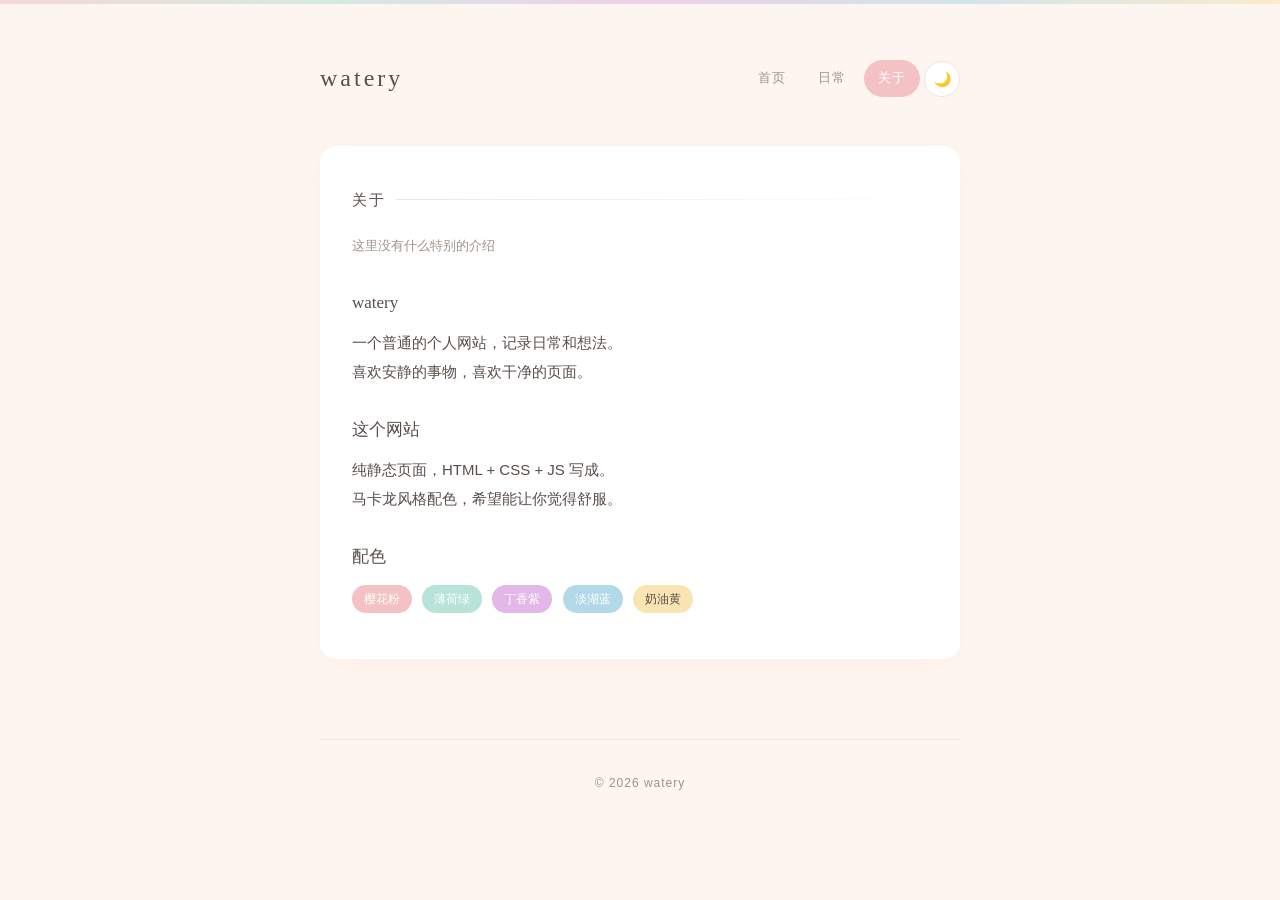
==== about.html @ 629c5b5e "init: 马卡龙风格个人网站" ====
<!DOCTYPE html>
<html lang="zh-CN">
<head>
  <meta charset="UTF-8">
  <meta name="viewport" content="width=device-width, initial-scale=1.0">
  <title>关于 — watery</title>
  <link rel="stylesheet" href="css/style.css">
</head>
<body>
  <div class="container">
    <header>
      <div class="header-inner">
        <div class="site-title"><a href="index.html">watery</a></div>
        <div class="nav-links">
          <a href="index.html">首页</a>
          <a href="journal.html">日常</a>
          <a href="about.html" class="active">关于</a>
          <button class="theme-toggle" id="themeToggle">🌙</button>
        </div>
      </div>
    </header>

    <main>
      <div class="card">
        <div class="page-content">
          <div class="section-title">关于</div>
          <p class="text-muted">这里没有什么特别的介绍</p>

          <h2>watery</h2>
          <p>
            一个普通的个人网站，记录日常和想法。<br>
            喜欢安静的事物，喜欢干净的页面。
          </p>

          <h2>这个网站</h2>
          <p>
            纯静态页面，HTML + CSS + JS 写成。<br>
            马卡龙风格配色，希望能让你觉得舒服。
          </p>

          <h2>配色</h2>
          <span class="macaron-tag pink">樱花粉</span>
          <span class="macaron-tag">薄荷绿</span>
          <span class="macaron-tag lavender">丁香紫</span>
          <span class="macaron-tag blue">淡湖蓝</span>
          <span class="macaron-tag yellow">奶油黄</span>
        </div>
      </div>
    </main>

    <footer>
      &copy; 2026 watery
    </footer>
  </div>

  <script src="js/main.js"></script>
</body>
</html>
---- css/style.css ----
:root {
  --bg: #fdf6f0;
  --bg-card: #ffffff;
  --text: #5a4e4a;
  --text-light: #a0918a;
  --pink: #f4c2c5;
  --mint: #b7e3d8;
  --lavender: #e3b7e7;
  --blue: #b3d9e8;
  --yellow: #f9e5b1;
  --border: #f0e4e0;
  --shadow: 0 4px 24px rgba(244, 194, 197, 0.12);
  --shadow-hover: 0 8px 32px rgba(244, 194, 197, 0.2);
  --radius: 16px;
  --radius-sm: 10px;
  --font-heading: "Yu Mincho", "游明朝", "Noto Serif SC", serif;
  --font-body: "Hiragino Sans", "ヒラギノ角ゴ Pro", "Noto Sans SC", -apple-system, sans-serif;
}

[data-theme="dark"] {
  --bg: #2d2528;
  --bg-card: #3d3236;
  --text: #e8ddd8;
  --text-light: #a89890;
  --pink: #d4949a;
  --mint: #8abfb4;
  --lavender: #b88cc0;
  --blue: #8aaec4;
  --yellow: #c9b88a;
  --border: #4d3e3e;
  --shadow: 0 4px 24px rgba(0, 0, 0, 0.2);
  --shadow-hover: 0 8px 32px rgba(0, 0, 0, 0.3);
}

* {
  margin: 0;
  padding: 0;
  box-sizing: border-box;
}

body {
  font-family: var(--font-body);
  background: var(--bg);
  color: var(--text);
  line-height: 1.9;
  font-size: 15px;
  transition: background 0.3s, color 0.3s;
  -webkit-font-smoothing: antialiased;
}

a {
  color: var(--pink);
  text-decoration: none;
  transition: color 0.2s;
}

a:hover {
  color: var(--lavender);
}

.container {
  max-width: 680px;
  margin: 0 auto;
  padding: 0 20px;
}

header {
  padding: 40px 0 24px;
  position: relative;
}

header::after {
  content: '';
  position: absolute;
  top: 0;
  left: 50%;
  transform: translateX(-50%);
  width: 100vw;
  height: 4px;
  background: linear-gradient(90deg, var(--pink), var(--mint), var(--lavender), var(--blue), var(--yellow));
  opacity: 0.6;
}

.header-inner {
  display: flex;
  justify-content: space-between;
  align-items: center;
  padding-top: 16px;
}

.site-title {
  font-family: var(--font-heading);
  font-size: 24px;
  font-weight: 400;
  letter-spacing: 3px;
}

.site-title a {
  color: var(--text);
}

.site-title a:hover {
  color: var(--text);
}

.nav-links {
  display: flex;
  align-items: center;
  gap: 4px;
}

.nav-links a {
  font-size: 13px;
  padding: 6px 14px;
  color: var(--text-light);
  letter-spacing: 1px;
  border-radius: 20px;
  transition: all 0.2s;
}

.nav-links a:hover {
  background: var(--pink);
  color: #fff;
}

.nav-links a.active {
  background: var(--pink);
  color: #fff;
}

.theme-toggle {
  background: var(--bg-card);
  border: 1px solid var(--border);
  color: var(--text-light);
  cursor: pointer;
  font-size: 14px;
  width: 36px;
  height: 36px;
  border-radius: 50%;
  transition: all 0.2s;
  display: flex;
  align-items: center;
  justify-content: center;
}

.theme-toggle:hover {
  border-color: var(--pink);
  color: var(--pink);
}

main {
  padding: 20px 0 60px;
}

.card {
  background: var(--bg-card);
  border-radius: var(--radius);
  box-shadow: var(--shadow);
  padding: 32px;
  margin-bottom: 20px;
  transition: box-shadow 0.3s, transform 0.2s;
}

.card:hover {
  box-shadow: var(--shadow-hover);
}

.hero-card {
  background: linear-gradient(135deg, var(--pink), var(--lavender));
  color: #fff;
  text-align: center;
  padding: 48px 32px;
}

.hero-card h1 {
  font-family: var(--font-heading);
  font-size: 22px;
  font-weight: 400;
  line-height: 1.7;
  color: #fff;
}

.hero-card p {
  margin-top: 12px;
  font-size: 14px;
  opacity: 0.9;
}

.section-title {
  font-family: var(--font-heading);
  font-size: 15px;
  font-weight: 400;
  letter-spacing: 2px;
  color: var(--text);
  margin-bottom: 20px;
  display: flex;
  align-items: center;
  gap: 10px;
}

.section-title::after {
  content: '';
  flex: 1;
  height: 1px;
  background: linear-gradient(90deg, var(--border), transparent);
}

.post-card {
  display: block;
  padding: 20px 24px;
  border-radius: var(--radius-sm);
  transition: all 0.2s;
  text-decoration: none;
}

.post-card:hover {
  background: rgba(244, 194, 197, 0.08);
}

.post-card .post-title {
  font-size: 15px;
  color: var(--text);
  display: block;
  margin-bottom: 4px;
}

.post-card .post-date {
  font-size: 12px;
  color: var(--text-light);
}

.post-card:hover .post-title {
  color: var(--pink);
}

.empty-state {
  text-align: center;
  padding: 40px 20px;
  color: var(--text-light);
  font-size: 14px;
}

.page-content {
  padding: 8px 0;
}

.page-content h2 {
  font-family: var(--font-heading);
  font-size: 17px;
  font-weight: 400;
  margin-top: 28px;
  margin-bottom: 10px;
  color: var(--text);
}

.page-content p {
  margin-bottom: 14px;
  color: var(--text);
}

.page-content .text-muted {
  color: var(--text-light);
  font-size: 13px;
}

.macaron-tag {
  display: inline-block;
  padding: 3px 12px;
  border-radius: 20px;
  font-size: 12px;
  background: var(--mint);
  color: #fff;
  margin-right: 6px;
  margin-bottom: 6px;
}

.macaron-tag.pink {
  background: var(--pink);
}

.macaron-tag.lavender {
  background: var(--lavender);
}

.macaron-tag.blue {
  background: var(--blue);
}

.macaron-tag.yellow {
  background: var(--yellow);
  color: var(--text);
}

article {
  padding: 12px 0;
}

article h1 {
  font-family: var(--font-heading);
  font-size: 21px;
  font-weight: 400;
  margin-bottom: 6px;
}

article .meta {
  color: var(--text-light);
  font-size: 12px;
  margin-bottom: 28px;
}

article p {
  margin-bottom: 18px;
  line-height: 2;
}

article hr {
  border: none;
  border-top: 1px solid var(--border);
  margin: 36px 0;
}

footer {
  padding: 32px 0;
  text-align: center;
  color: var(--text-light);
  font-size: 12px;
  letter-spacing: 1px;
  border-top: 1px solid var(--border);
}

@media (max-width: 600px) {
  .container {
    padding: 0 14px;
  }

  header {
    padding: 32px 0 16px;
  }

  .site-title {
    font-size: 20px;
  }

  .nav-links a {
    font-size: 12px;
    padding: 4px 10px;
  }

  .card {
    padding: 24px 20px;
  }

  .hero-card {
    padding: 36px 24px;
  }

  .hero-card h1 {
    font-size: 18px;
  }

  .post-card {
    padding: 16px 18px;
  }
}
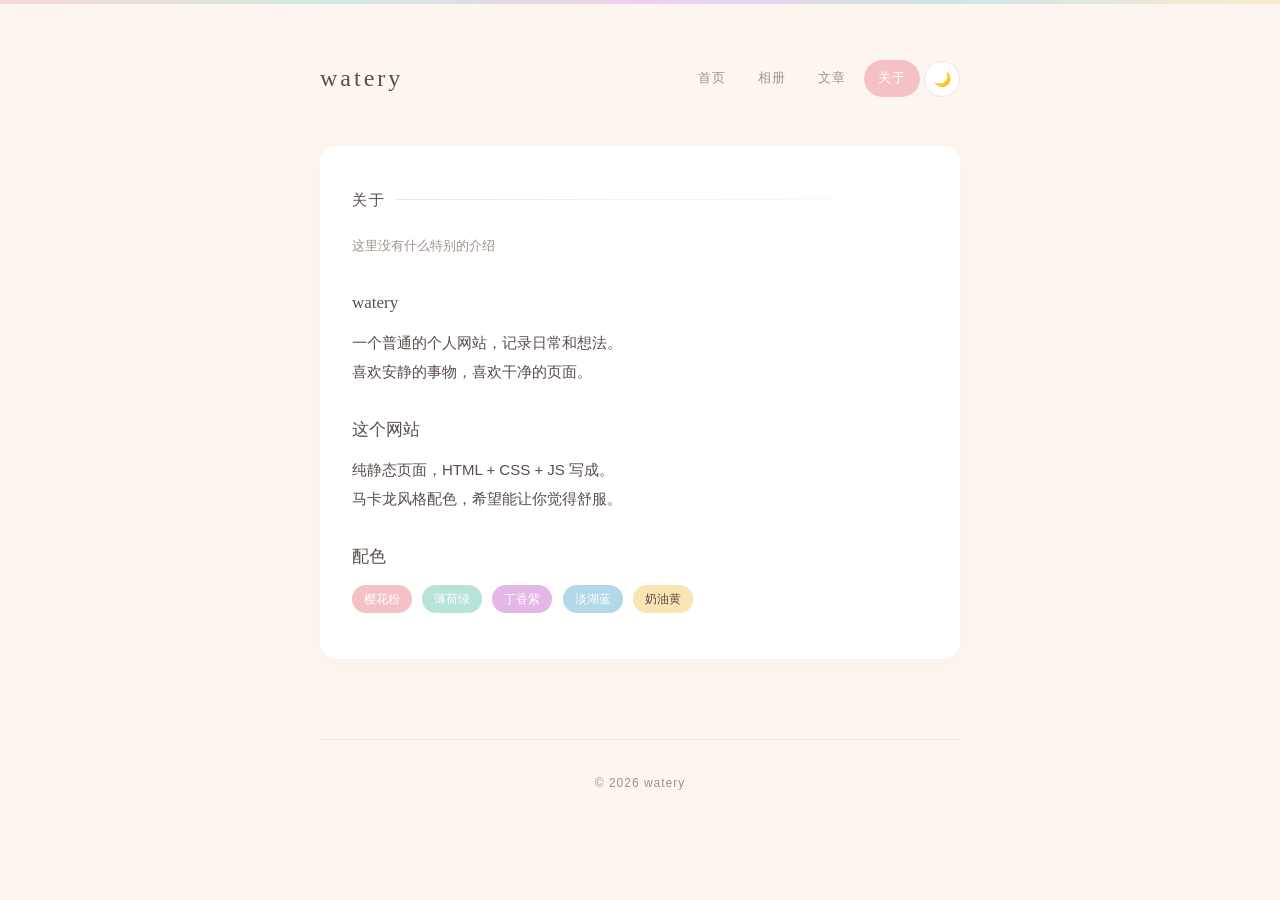
==== commit 7687ffcc: "feat: 朋友圈动态 + 相册功能" ====
--- a/about.html
+++ b/about.html
@@ -13,7 +13,8 @@
         <div class="site-title"><a href="index.html">watery</a></div>
         <div class="nav-links">
           <a href="index.html">首页</a>
-          <a href="journal.html">日常</a>
+          <a href="photos.html">相册</a>
+          <a href="journal.html">文章</a>
           <a href="about.html" class="active">关于</a>
           <button class="theme-toggle" id="themeToggle">🌙</button>
         </div>
--- a/css/style.css
+++ b/css/style.css
@@ -319,6 +319,277 @@
   margin: 36px 0;
 }
 
+.moment-box {
+  padding: 20px 24px;
+}
+
+.moment-box textarea {
+  width: 100%;
+  border: none;
+  background: transparent;
+  color: var(--text);
+  font-family: var(--font-body);
+  font-size: 14px;
+  line-height: 1.7;
+  resize: none;
+  outline: none;
+  min-height: 44px;
+}
+
+.moment-box textarea::placeholder {
+  color: var(--text-light);
+}
+
+.moment-actions {
+  display: flex;
+  justify-content: space-between;
+  align-items: center;
+  margin-top: 12px;
+  padding-top: 12px;
+  border-top: 1px solid var(--border);
+}
+
+.moment-actions-left {
+  display: flex;
+  align-items: center;
+  gap: 8px;
+}
+
+.moment-img-btn {
+  background: none;
+  border: 1px solid var(--border);
+  border-radius: 50%;
+  width: 34px;
+  height: 34px;
+  cursor: pointer;
+  font-size: 16px;
+  display: flex;
+  align-items: center;
+  justify-content: center;
+  color: var(--text-light);
+  transition: all 0.2s;
+}
+
+.moment-img-btn:hover {
+  border-color: var(--pink);
+  color: var(--pink);
+}
+
+.moment-publish-btn {
+  padding: 7px 22px;
+  border-radius: 20px;
+  border: none;
+  background: linear-gradient(135deg, var(--pink), var(--lavender));
+  color: #fff;
+  font-size: 13px;
+  cursor: pointer;
+  transition: opacity 0.2s;
+}
+
+.moment-publish-btn:hover {
+  opacity: 0.85;
+}
+
+.moment-publish-btn:disabled {
+  opacity: 0.5;
+  cursor: not-allowed;
+}
+
+.image-preview {
+  display: flex;
+  gap: 8px;
+  flex-wrap: wrap;
+  margin-top: 10px;
+}
+
+.image-preview img {
+  width: 60px;
+  height: 60px;
+  object-fit: cover;
+  border-radius: 8px;
+  border: 1px solid var(--border);
+}
+
+.moment-item {
+  padding: 20px 24px;
+  border-bottom: 1px solid var(--border);
+}
+
+.moment-item:last-child {
+  border-bottom: none;
+}
+
+.moment-text {
+  font-size: 14px;
+  line-height: 1.8;
+  color: var(--text);
+  white-space: pre-wrap;
+  word-break: break-word;
+}
+
+.moment-images {
+  display: grid;
+  grid-template-columns: repeat(3, 1fr);
+  gap: 6px;
+  margin-top: 12px;
+}
+
+.moment-images img {
+  width: 100%;
+  aspect-ratio: 1;
+  object-fit: cover;
+  border-radius: 8px;
+  cursor: pointer;
+  transition: opacity 0.2s;
+}
+
+.moment-images img:hover {
+  opacity: 0.85;
+}
+
+.moment-images:has(img:only-child) {
+  grid-template-columns: 1fr;
+  max-width: 60%;
+}
+
+.moment-images:has(img:nth-child(2):last-child) {
+  grid-template-columns: 1fr 1fr;
+}
+
+.moment-date {
+  font-size: 12px;
+  color: var(--text-light);
+  margin-top: 10px;
+}
+
+.lightbox {
+  display: none;
+  position: fixed;
+  inset: 0;
+  background: rgba(0,0,0,0.85);
+  z-index: 1000;
+  justify-content: center;
+  align-items: center;
+  cursor: pointer;
+}
+
+.lightbox.active {
+  display: flex;
+}
+
+.lightbox img {
+  max-width: 90vw;
+  max-height: 90vh;
+  object-fit: contain;
+  border-radius: 8px;
+}
+
+.photo-grid {
+  display: grid;
+  grid-template-columns: repeat(3, 1fr);
+  gap: 8px;
+}
+
+.photo-grid img {
+  width: 100%;
+  aspect-ratio: 1;
+  object-fit: cover;
+  border-radius: var(--radius-sm);
+  cursor: pointer;
+  transition: opacity 0.2s;
+}
+
+.photo-grid img:hover {
+  opacity: 0.85;
+}
+
+.photo-empty {
+  text-align: center;
+  padding: 60px 20px;
+  color: var(--text-light);
+  font-size: 14px;
+}
+
+.token-modal {
+  display: none;
+  position: fixed;
+  inset: 0;
+  background: rgba(0,0,0,0.5);
+  z-index: 999;
+  justify-content: center;
+  align-items: center;
+  padding: 20px;
+}
+
+.token-modal.active {
+  display: flex;
+}
+
+.token-modal-content {
+  background: var(--bg-card);
+  border-radius: var(--radius);
+  box-shadow: var(--shadow-hover);
+  padding: 32px;
+  max-width: 460px;
+  width: 100%;
+  max-height: 80vh;
+  overflow-y: auto;
+}
+
+.token-modal-content h2 {
+  font-family: var(--font-heading);
+  font-size: 17px;
+  font-weight: 400;
+  margin-bottom: 12px;
+}
+
+.token-modal-content p {
+  font-size: 13px;
+  color: var(--text-light);
+  line-height: 1.7;
+  margin-bottom: 12px;
+}
+
+.token-modal-content ol {
+  font-size: 13px;
+  color: var(--text-light);
+  padding-left: 20px;
+  line-height: 1.9;
+  margin-bottom: 16px;
+}
+
+.token-modal-content input {
+  width: 100%;
+  padding: 10px 14px;
+  border: 1px solid var(--border);
+  border-radius: var(--radius-sm);
+  background: var(--bg);
+  color: var(--text);
+  font-family: monospace;
+  font-size: 13px;
+  outline: none;
+  margin-bottom: 12px;
+}
+
+.token-modal-content input:focus {
+  border-color: var(--pink);
+}
+
+.token-modal-content .btn {
+  width: 100%;
+}
+
+.token-modal-close {
+  position: absolute;
+  top: 12px;
+  right: 16px;
+  background: none;
+  border: none;
+  font-size: 22px;
+  color: var(--text-light);
+  cursor: pointer;
+}
+
 footer {
   padding: 32px 0;
   text-align: center;
